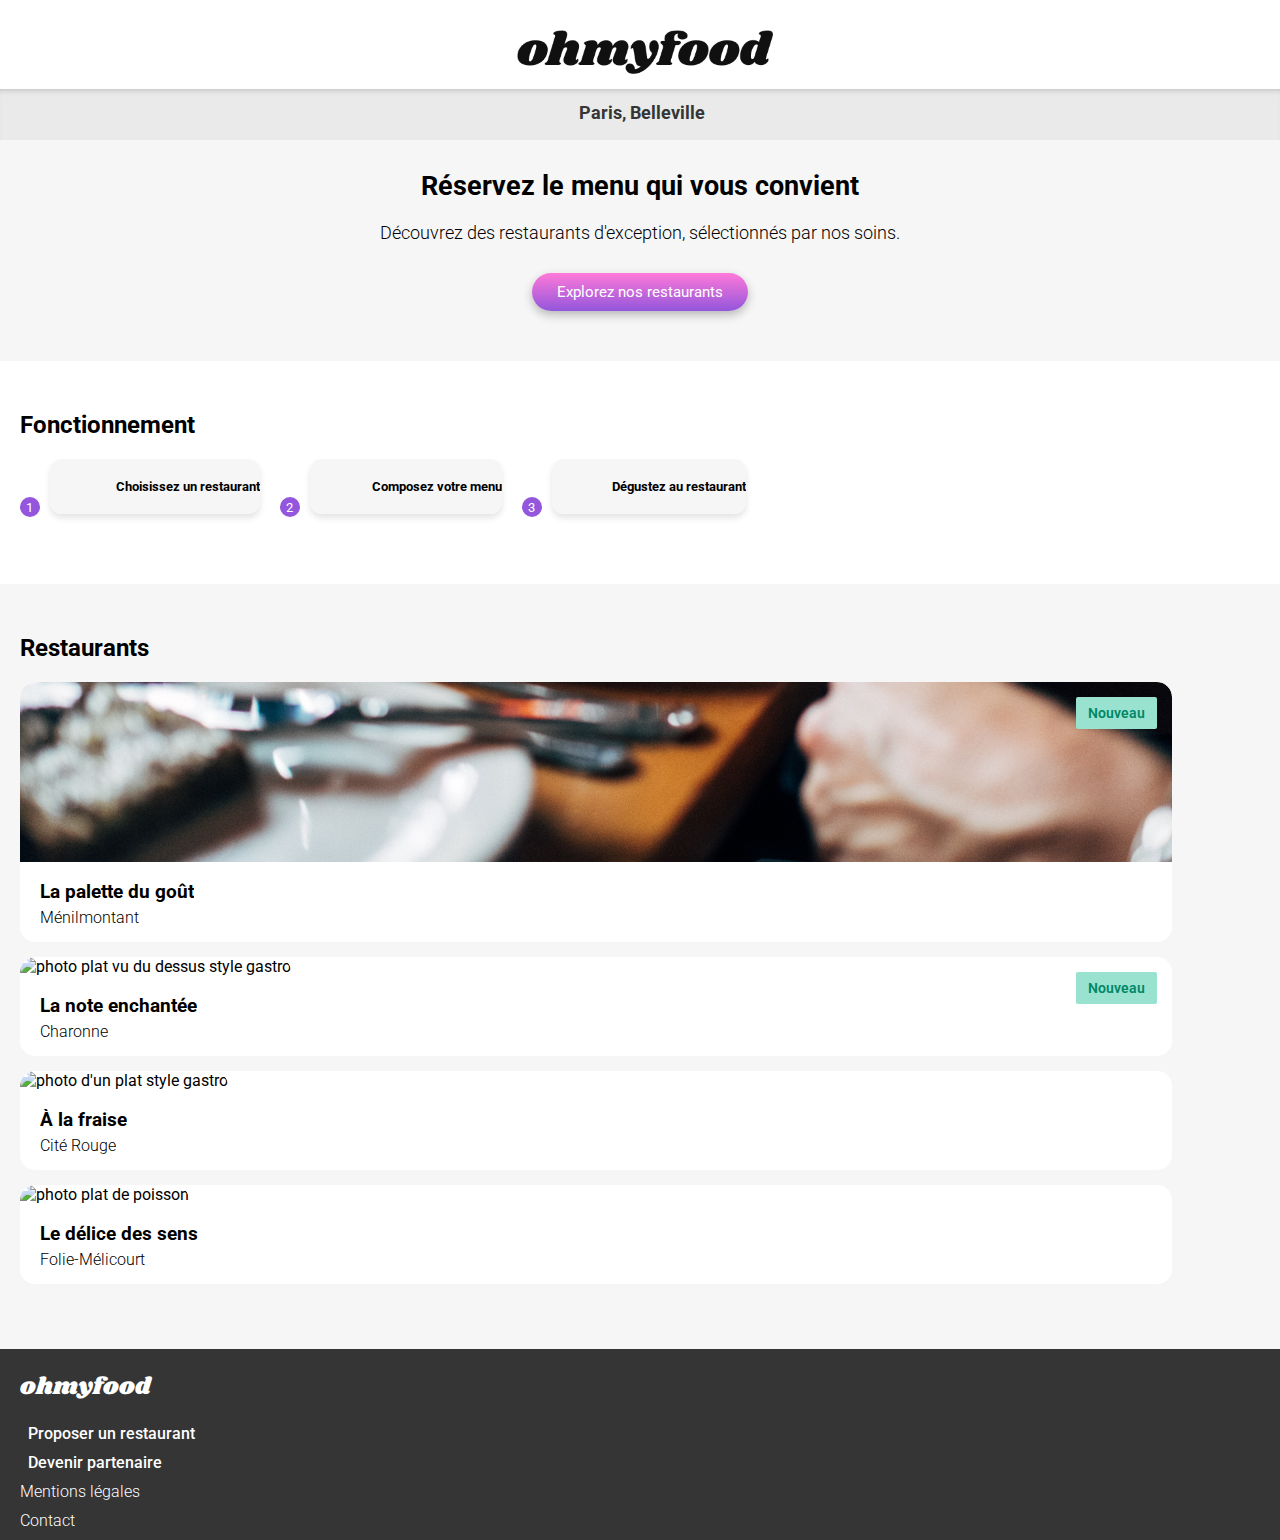
==== index.html @ 4c07662f "test img" ====
<!DOCTYPE html>
<html lang="fr">
  <head>
    <meta charset="UTF-8" />
    <meta name="viewport" content="width=device-width, initial-scale=1.0" />
    <title>Page Web OhMyFood</title>
    <link rel="stylesheet" href="Assets/main.css" />
    <link rel="preconnect" href="https://fonts.googleapis.com" />
    <link rel="preconnect" href="https://fonts.gstatic.com" crossorigin />
    <link
      href="https://fonts.googleapis.com/css2?family=Shrikhand&display=swap"
      rel="stylesheet"
    />
    <link
      href="https://fonts.googleapis.com/css2?family=Roboto:wght@100;300;400&display=swap"
      rel="stylesheet"
    />
    <link
      rel="stylesheet"
      href="https://cdnjs.cloudflare.com/ajax/libs/font-awesome/6.2.1/css/all.min.css"
      integrity="sha512-MV7K8+y+gLIBoVD59lQIYicR65iaqukzvf/nwasF0nqhPay5w/9lJmVM2hMDcnK1OnMGCdVK+iQrJ7lzPJQd1w=="
      crossorigin="anonymous"
      referrerpolicy="no-referrer"
    />
  </head>
  <body>
    <div class="main-container">
      <header>
        <nav>
          <a></a>
          <img src="./Assets/Images/logo/ohmyfood.png" alt="logo oh my food" />
        </nav>
        <form method="get" action="#">
          <div class="search-bar">
            <i class="fa-solid fa-location-dot"></i>
            <input
              type="search"
              name="ville,quartier"
              id="ville,quartier"
              placeholder="Paris, Belleville"
            />
          </div>
        </form>
      </header>
      <main>
        <section>
          <div class="explo-box">
            <h1>Réservez le menu qui vous convient</h1>
            <p>
              Découvrez des restaurants d'exception, sélectionnés par nos soins.
            </p>
            <button
              class="explo-btn"
              onclick="window.location.href='#restaurants';"
            >
              Explorez nos restaurants
            </button>
          </div>
          <div class="main-rulesbox">
            <h2>Fonctionnement</h2>
            <div class="rules-box">
              <p class="liste">1</p>
              <div class="box">
                <i class="fa-solid fa-mobile-screen"></i>
                <p>Choisissez un restaurant</p>
              </div>
              <p class="liste">2</p>
              <div class="box">
                <i class="fa-solid fa-list"></i>
                <p>Composez votre menu</p>
              </div>
              <p class="liste">3</p>
              <div class="box">
                <i class="fa-solid fa-store"></i>
                <p>Dégustez au restaurant</p>
              </div>
            </div>
          </div>
        </section>
        <section class="restaurants" id="restaurants">
          <h2>Restaurants</h2>
          <div class="restaurants-cards">
            <a href="Restaurants/palette.html">
              <article class="new">
                <img
                  src="./Assets/Images/restaurants/jay-wennington-N_Y88TWmGwA-unsplash.jpg"
                  alt="photo table de restaurant style gastro"
                />
                <div class="new-box">Nouveau</div>
                <div class="card-content">
                  <div class="card_txt">
                    <h3>La palette du goût</h3>
                    <p>Ménilmontant</p>
                  </div>
                </div>
              </article>
            </a>
            <i class="fa-sharp fa-regular fa-heart"></i>
            <a href="Restaurants/enchantee.html">
              <article class="new">
                <img
                  src="/Assets/images/restaurants/stil-u2Lp8tXIcjw-unsplash.jpg"
                  alt="photo plat vu du dessus style gastro"
                  id="enchantee"
                />
                <div class="new-box">Nouveau</div>
                <div class="card-content">
                  <div class="card_txt">
                    <h3>La note enchantée</h3>
                    <p>Charonne</p>
                  </div>
                </div>
              </article>
            </a>
            <i class="fa-sharp fa-regular fa-heart"></i>
            <a href="Restaurants/fraise.html">
              <article>
                <img
                  src="/Assets/images/restaurants/toa-heftiba-DQKerTsQwi0-unsplash.jpg"
                  alt="photo d'un plat style gastro"
                />
                <div class="card-content">
                  <div class="card_txt">
                    <h3>À la fraise</h3>
                    <p>Cité Rouge</p>
                  </div>
                </div>
              </article>
            </a>
            <i class="fa-sharp fa-regular fa-heart"></i>
            <a href="Restaurants/delice.html">
              <article>
                <img
                  src="/Assets/images/restaurants/louis-hansel-shotsoflouis-qNBGVyOCY8Q-unsplash.jpg"
                  alt="photo plat de poisson"
                />
                <div class="card-content">
                  <div class="card_txt">
                    <h3>Le délice des sens</h3>
                    <p>Folie-Mélicourt</p>
                  </div>
                </div>
              </article>
            </a>
            <i class="fa-sharp fa-regular fa-heart"></i>
          </div>
        </section>
      </main>
      <footer>
        <div class="footer-bar">
          <h2 class="logo-title">ohmyfood</h2>
          <div class="footer-box">
            <div class="footer-icons">
              <p><i class="fa-solid fa-utensils"></i>Proposer un restaurant</p>
              <p>
                <i class="fa-solid fa-handshake-angle"></i>Devenir partenaire
              </p>
            </div>
            <div class="footer-txt">
              <p>Mentions légales</p>
              <p><a href="mailto:ohmyfood-contact@gmail.com">Contact</a></p>
            </div>
          </div>
        </div>
      </footer>
    </div>
  </body>
</html>
---- Assets/main.css ----
.main-restaurant {
  display: flex;
  justify-content: center;
  align-items: center;
  flex-direction: column;
  background: #EAEAEA;
}
.main-restaurant img {
  margin-top: 13px;
  width: 100%;
  transform: scale(1.1);
}

.restaurants-menu {
  display: flex;
  align-items: baseline;
  background: #EAEAEA;
  width: 100%;
  position: relative;
  margin-top: -55px;
  border-top-left-radius: 40px;
  border-top-right-radius: 40px;
}
.restaurants-menu h1 {
  font-family: "Shrikhand", cursive;
  padding-top: 30px;
  padding-left: 20px;
  font-size: 28px;
}
.restaurants-menu i {
  font-size: xx-large;
  padding-left: 40px;
}
.restaurants-menu i:hover {
  background: linear-gradient(#9356DC, #ff79d9);
  background-clip: text;
  -webkit-background-clip: text;
  color: transparent;
}

.menu-content {
  background: #EAEAEA;
  display: flex;
  flex-direction: column;
  margin-top: 20px;
  width: 90%;
  gap: 10px;
  margin-bottom: 40px;
}
.menu-content h2 {
  font-weight: 300;
  margin-bottom: 5px;
  position: relative;
  padding-bottom: 8px;
}
.menu-content h2::after {
  content: "";
  width: 17%;
  height: 3px;
  position: absolute;
  left: 0;
  bottom: 0;
  background-color: #99E2D0;
}
.menu-content .menu-txt {
  display: flex;
  flex-direction: column;
  gap: 10px;
}

.card-menu {
  background: white;
  padding-top: 15px;
  padding-bottom: 15px;
  padding-left: 10px;
  padding-right: 10px;
  border-top-right-radius: 10px;
  border-top-left-radius: 10px;
  border-bottom-right-radius: 10px;
  border-bottom-left-radius: 10px;
}
.card-menu h3 {
  margin-bottom: 5px;
}
.card-menu p {
  font-weight: 300;
}
.card-menu .menu-price {
  display: flex;
  justify-content: end;
  margin-top: -20px;
  color: #353535;
  font-weight: bold;
}

.command {
  display: flex;
  justify-content: center;
  align-items: center;
  transform: scale(1.5);
}

* {
  font-family: "Roboto", sans-serif;
  margin: 0;
  overflow-x: hidden;
}

nav {
  display: flex;
  justify-content: center;
  align-items: center;
}
nav img {
  display: block;
  width: 50%;
  padding-top: 30px;
  margin-left: auto;
  margin-right: auto;
  margin-bottom: 15px;
}
nav a {
  text-decoration: none;
  color: black;
  margin-left: 10.5px;
}
nav a .fa-arrow-left {
  font-size: large;
  position: absolute;
  top: 4%;
  left: 1.5em;
}

.search-bar {
  display: flex;
  justify-content: center;
  align-items: center;
  padding-left: 40px;
  padding-top: 10px;
  padding-bottom: 10px;
  background-color: #EAEAEA;
  gap: 15px;
  box-shadow: inset 0 5px 9px -7px rgba(0, 0, 0, 0.4);
}

.fa-location-dot {
  color: #353535;
}

input {
  outline: none;
  border: none;
  background: #EAEAEA;
  padding: 8px;
}
input::placeholder {
  font-weight: bold;
  font-size: large;
  color: #353535;
}

footer {
  margin: 0;
  background: #353535;
  color: white;
  padding-left: 20px;
  padding-top: 20px;
}
footer .footer-bar {
  display: flex;
  flex-direction: column;
}
footer .footer-bar .logo-title {
  font-family: "Shrikhand", cursive;
  font-weight: 300;
}
footer a {
  text-decoration: none;
  color: white;
}

.footer-box {
  margin-top: 20px;
}
.footer-box p {
  margin-bottom: 10px;
}

.footer-icons {
  font-weight: 500;
  display: flex;
  flex-direction: column;
}
.footer-icons p {
  display: flex;
  text-align: end;
}
.footer-icons i {
  padding-right: 8px;
}

.fa-handshake-angle {
  font-size: 70%;
  margin-top: 3px;
  transform: scale(1.2);
}

.footer-txt {
  font-weight: 300;
}

.explo-btn {
  background: linear-gradient(#ff79d9, #9356DC);
  border-radius: 25px;
  padding-top: 10px;
  padding-bottom: 10px;
  padding-left: 25px;
  padding-right: 25px;
  color: white;
  font-size: 15px;
  border: none;
  box-shadow: 0px 4px 10px rgba(0, 0, 0, 0.25);
  margin-top: 30px;
  margin-bottom: 50px;
}
.explo-btn:hover {
  background: linear-gradient(#ff91e0, #9a65da);
}

.restaurants {
  padding-top: 50px;
  padding-bottom: 50px;
  margin-top: 50px;
  background-color: rgba(246, 246, 246, 0.9647058824);
}
.restaurants h2 {
  margin-left: 20px;
  margin-bottom: 20px;
}

.restaurants-cards {
  display: flex;
  flex-direction: column;
  box-sizing: content-box;
  width: 100%;
  justify-content: center;
  margin-left: 20px;
}
.restaurants-cards a {
  width: 90%;
  background: white;
  justify-content: space-between;
  margin-bottom: 15px;
  border-radius: 15px;
  text-decoration: none;
  color: black;
}
.restaurants-cards a img {
  object-fit: cover;
  object-position: bottom;
  width: 100%;
  height: 180px;
  border-top-right-radius: 15px;
  border-top-left-radius: 15px;
}
.restaurants-cards a #enchantee {
  object-position: 0px -158px;
}
.restaurants-cards i {
  font-size: x-large;
  position: relative;
  left: 300px;
  bottom: 70px;
}
.restaurants-cards i:hover {
  background: linear-gradient(#9356DC, #ff79d9);
  background-clip: text;
  -webkit-background-clip: text;
  color: transparent;
}

.new {
  position: relative;
}
.new .new-box {
  position: absolute;
  font-weight: 600;
  font-size: 14px;
  top: 15px;
  right: 15px;
  background: #99E2D0;
  color: #008766;
  padding-top: 8px;
  padding-bottom: 8px;
  padding-left: 12px;
  padding-right: 12px;
  border-top-right-radius: 2px;
  border-top-left-radius: 2px;
  border-bottom-right-radius: 2px;
  border-bottom-left-radius: 2px;
}

.card-content {
  display: flex;
  margin-left: 20px;
  padding-top: 15px;
  padding-bottom: 15px;
  align-items: center;
  justify-content: space-between;
}
.card-content h3 {
  margin-bottom: 5px;
}
.card-content p {
  font-weight: 300;
}

/*Exploration*/
.explo-box {
  background-color: rgba(246, 246, 246, 0.9647058824);
  display: flex;
  justify-content: center;
  align-items: center;
  flex-direction: column;
  padding-top: 30px;
}
.explo-box h1 {
  text-align: center;
  font-size: 1.7em;
  margin-left: 55px;
  margin-right: 55px;
}
.explo-box p {
  margin-top: 20px;
  text-align: center;
  font-size: large;
  font-weight: 300;
}

/*Fonctionnement*/
.main-rulesbox {
  display: flex;
  flex-direction: column;
  margin-top: 50px;
}
.main-rulesbox h2 {
  margin-left: 20px;
  margin-bottom: 20px;
}
.main-rulesbox .rules-box {
  width: 93%;
  display: flex;
  flex-direction: column;
}
.main-rulesbox .rules-box .liste {
  position: relative;
  top: 38px;
  left: 20px;
  box-sizing: border-box;
  width: 20px;
  height: 20px;
  background-color: #9356DC;
  padding-left: 6px;
  padding-top: 3px;
  border-radius: 100%;
  color: white;
  font-size: 13px;
}

.box {
  display: flex;
  align-items: baseline;
  gap: 30px;
  background-color: rgba(246, 246, 246, 0.9647058824);
  margin-bottom: 20px;
  margin-left: 30px;
  padding-top: 20px;
  padding-bottom: 20px;
  border-top-right-radius: 12px;
  border-top-left-radius: 12px;
  border-bottom-right-radius: 12px;
  border-bottom-left-radius: 12px;
  box-shadow: 0px 4px 6px rgba(0, 0, 0, 0.11);
}
.box i {
  padding-left: 30px;
  color: #7e7e7e;
}
.box p {
  font-size: small;
  font-weight: bold;
}
.box .fa-mobile-screen {
  padding-right: 6px;
}
.box .fa-list {
  padding-right: 2px;
}
.box:hover {
  color: #9356DC;
}
.box:hover i {
  color: #9356DC;
}

/* Media queries tablette*/
@media (min-width: 768px) {
  nav img {
    width: 20%;
  }
  .main-rulesbox {
    width: 100%;
  }
  .main-rulesbox .rules-box {
    flex-direction: row;
  }
}

/*# sourceMappingURL=main.css.map */
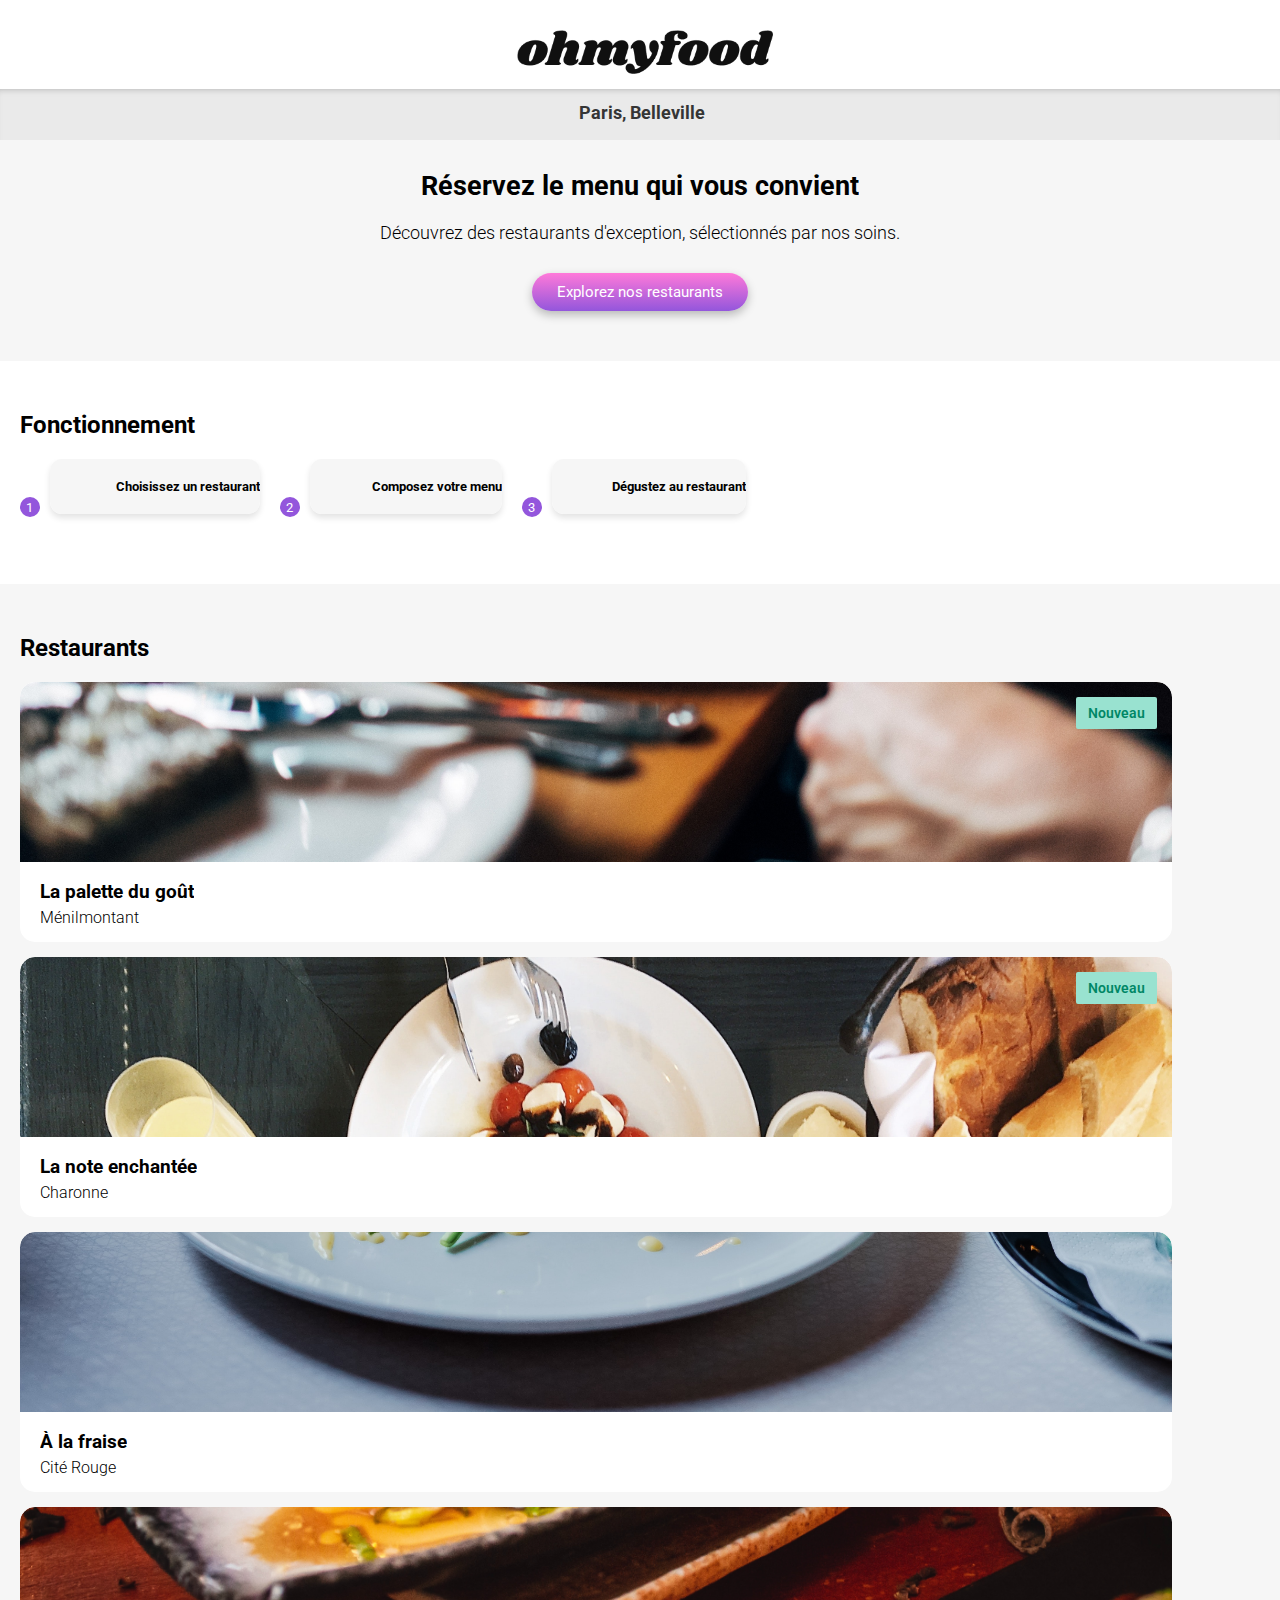
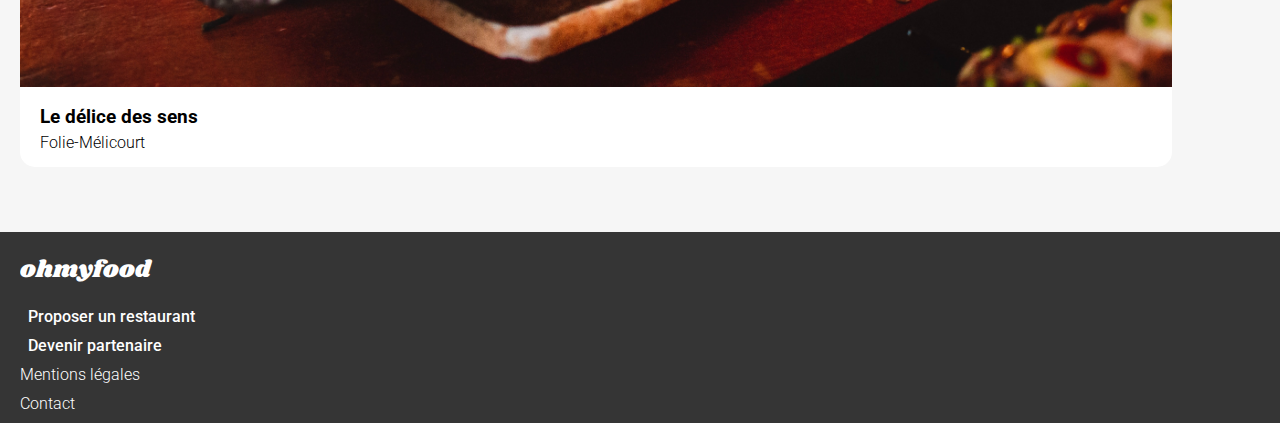
==== commit 0ca21cde: "final fix img" ====
--- a/index.html
+++ b/index.html
@@ -99,7 +99,7 @@
             <a href="Restaurants/enchantee.html">
               <article class="new">
                 <img
-                  src="/Assets/images/restaurants/stil-u2Lp8tXIcjw-unsplash.jpg"
+                  src="./Assets/Images/restaurants/stil-u2Lp8tXIcjw-unsplash.jpg"
                   alt="photo plat vu du dessus style gastro"
                   id="enchantee"
                 />
@@ -116,7 +116,7 @@
             <a href="Restaurants/fraise.html">
               <article>
                 <img
-                  src="/Assets/images/restaurants/toa-heftiba-DQKerTsQwi0-unsplash.jpg"
+                  src="./Assets/Images/restaurants/toa-heftiba-DQKerTsQwi0-unsplash.jpg"
                   alt="photo d'un plat style gastro"
                 />
                 <div class="card-content">
@@ -131,7 +131,7 @@
             <a href="Restaurants/delice.html">
               <article>
                 <img
-                  src="/Assets/images/restaurants/louis-hansel-shotsoflouis-qNBGVyOCY8Q-unsplash.jpg"
+                  src="./Assets/Images/restaurants/louis-hansel-shotsoflouis-qNBGVyOCY8Q-unsplash.jpg"
                   alt="photo plat de poisson"
                 />
                 <div class="card-content">
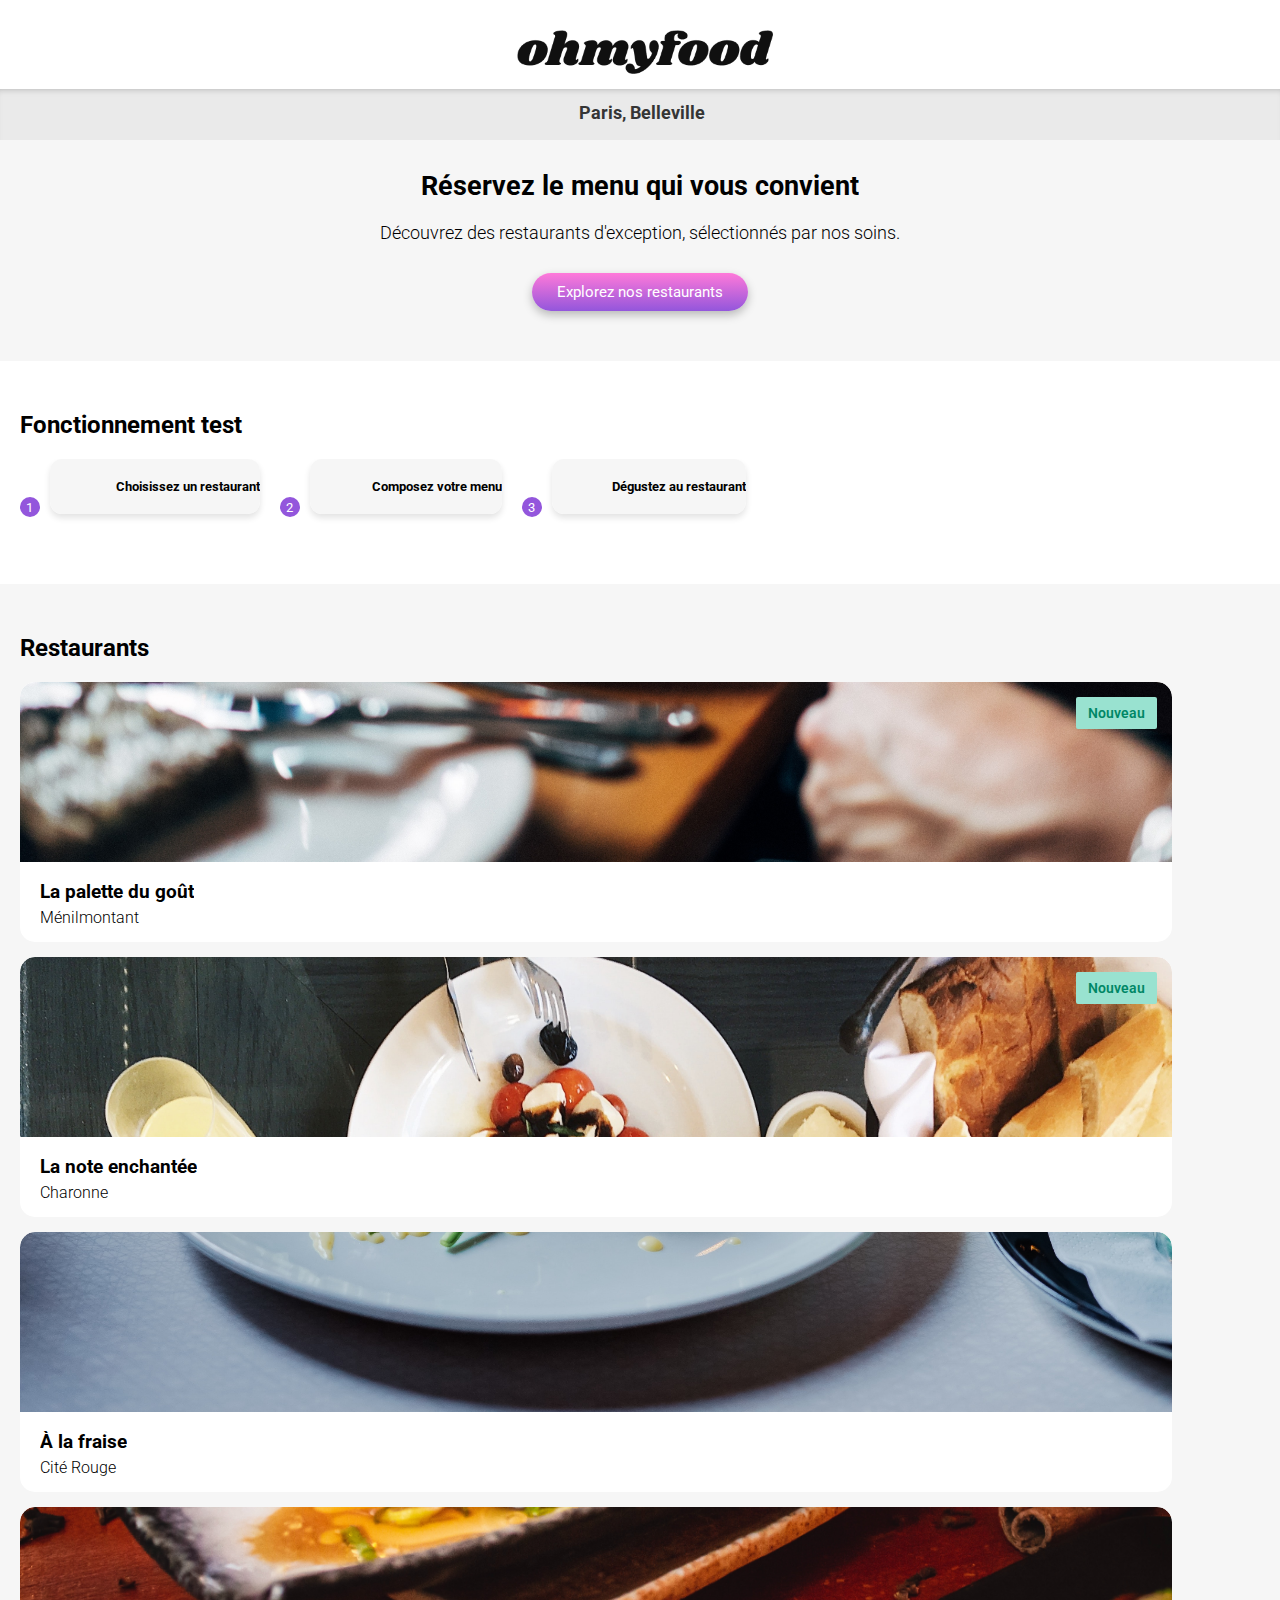
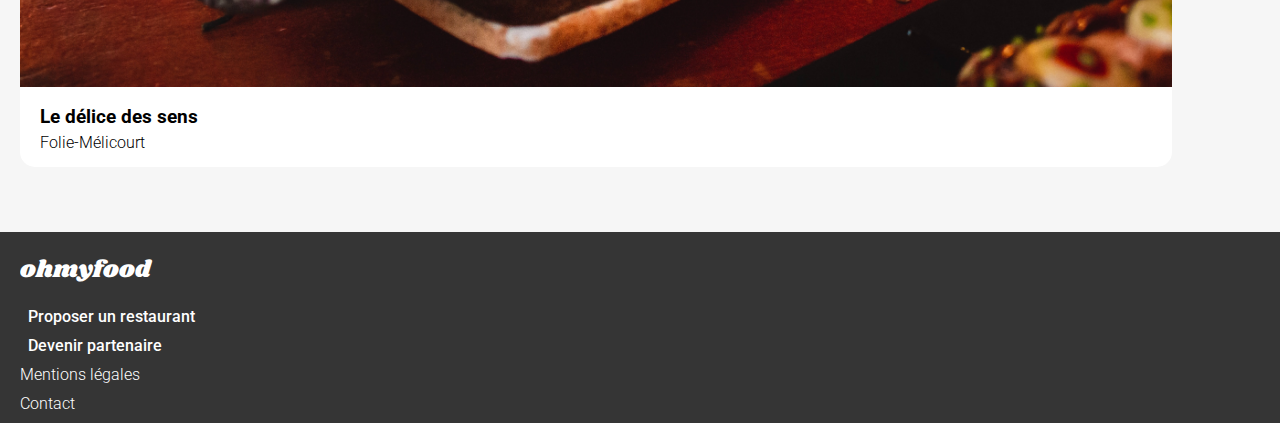
==== commit 29cc3ab9: "fix img" ====
--- a/index.html
+++ b/index.html
@@ -57,7 +57,7 @@
             </button>
           </div>
           <div class="main-rulesbox">
-            <h2>Fonctionnement</h2>
+            <h2>Fonctionnement test</h2>
             <div class="rules-box">
               <p class="liste">1</p>
               <div class="box">
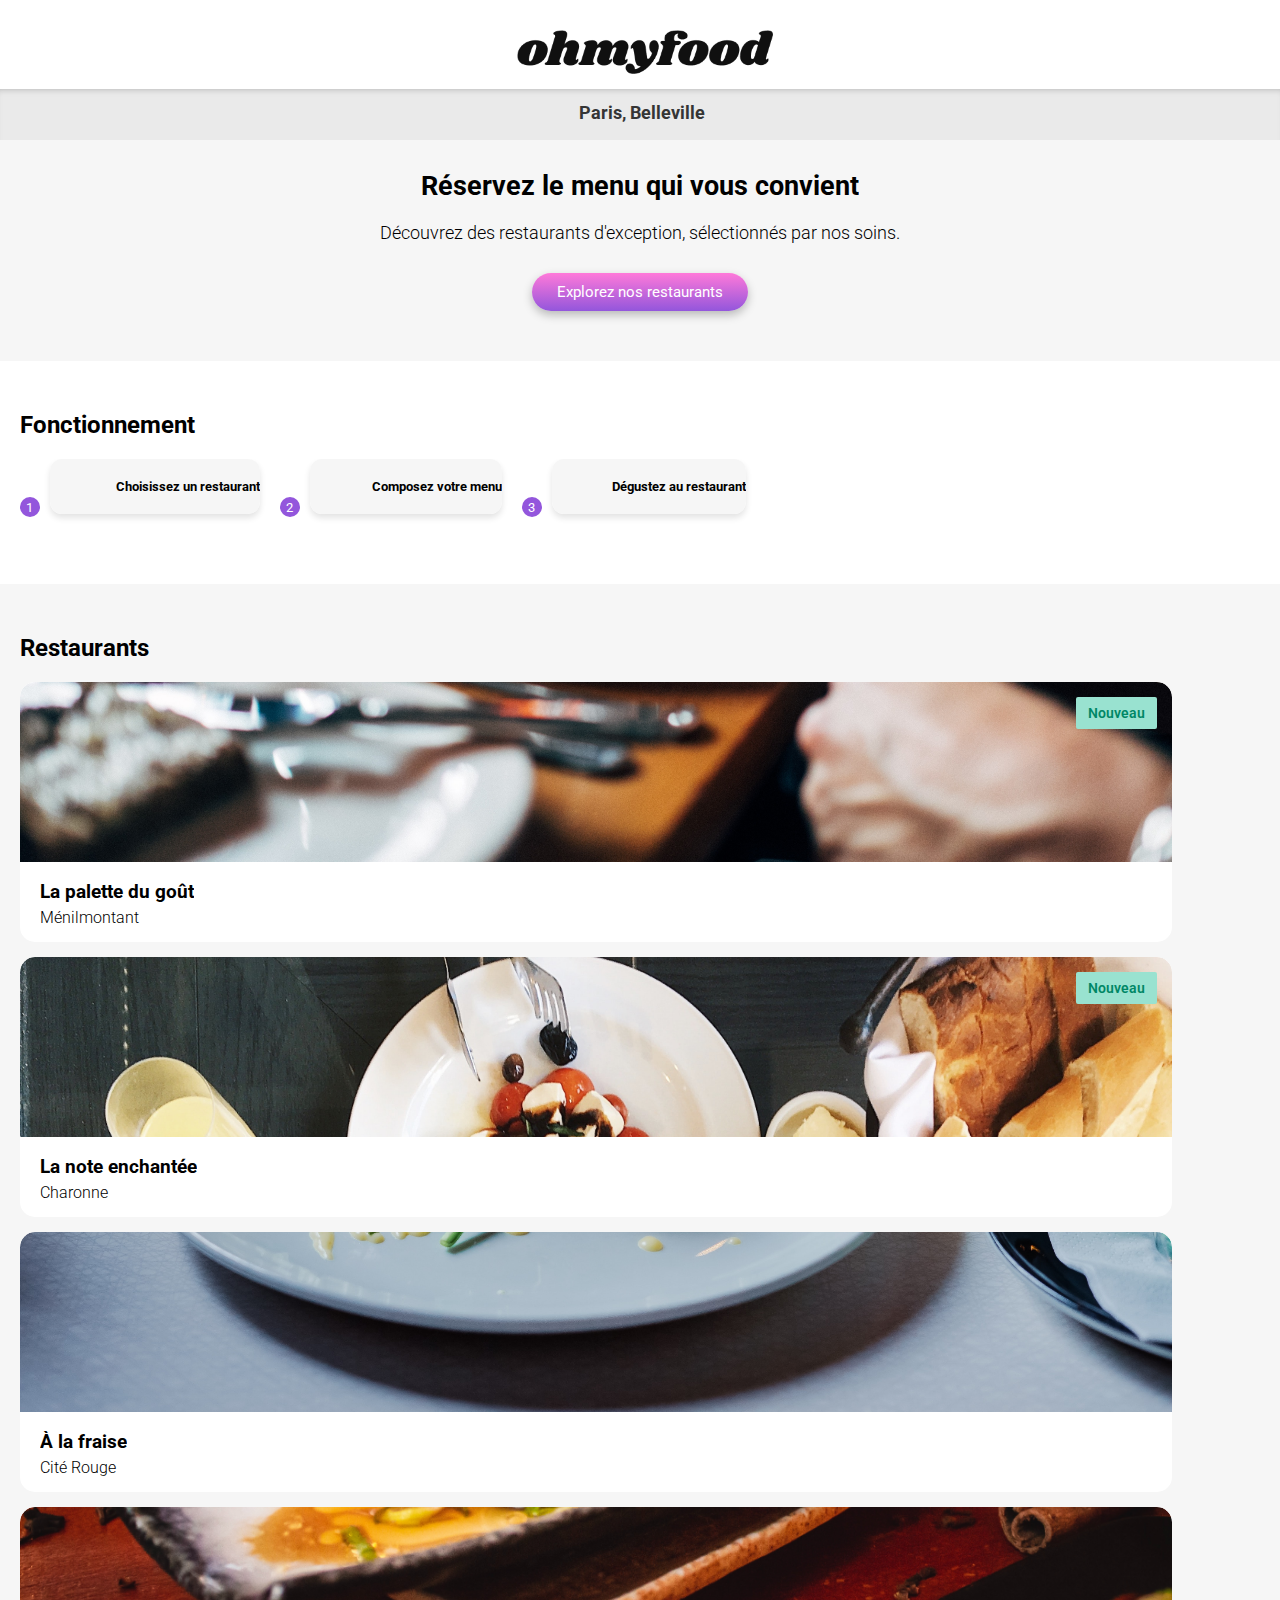
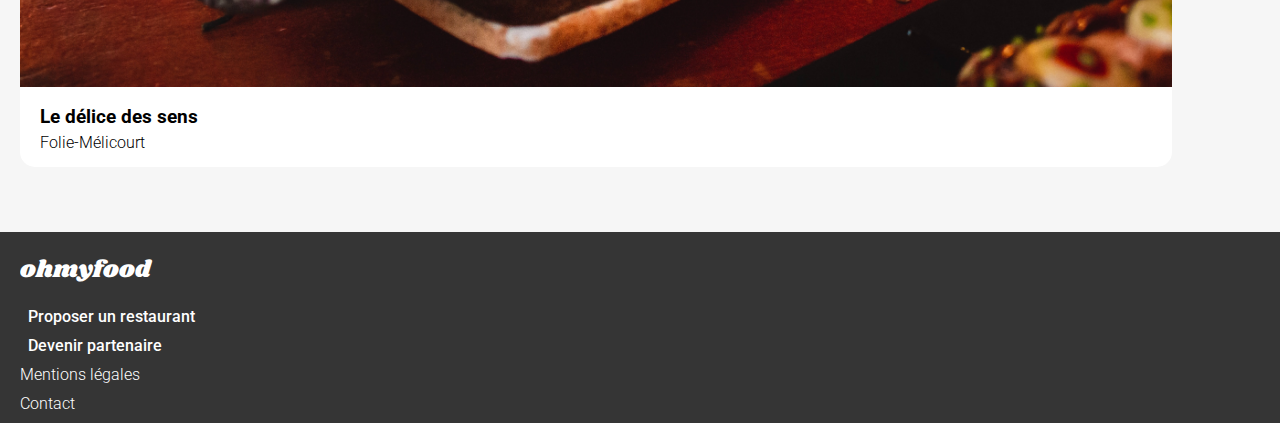
==== commit fec600e2: "FIX palette" ====
--- a/index.html
+++ b/index.html
@@ -57,7 +57,7 @@
             </button>
           </div>
           <div class="main-rulesbox">
-            <h2>Fonctionnement test</h2>
+            <h2>Fonctionnement</h2>
             <div class="rules-box">
               <p class="liste">1</p>
               <div class="box">
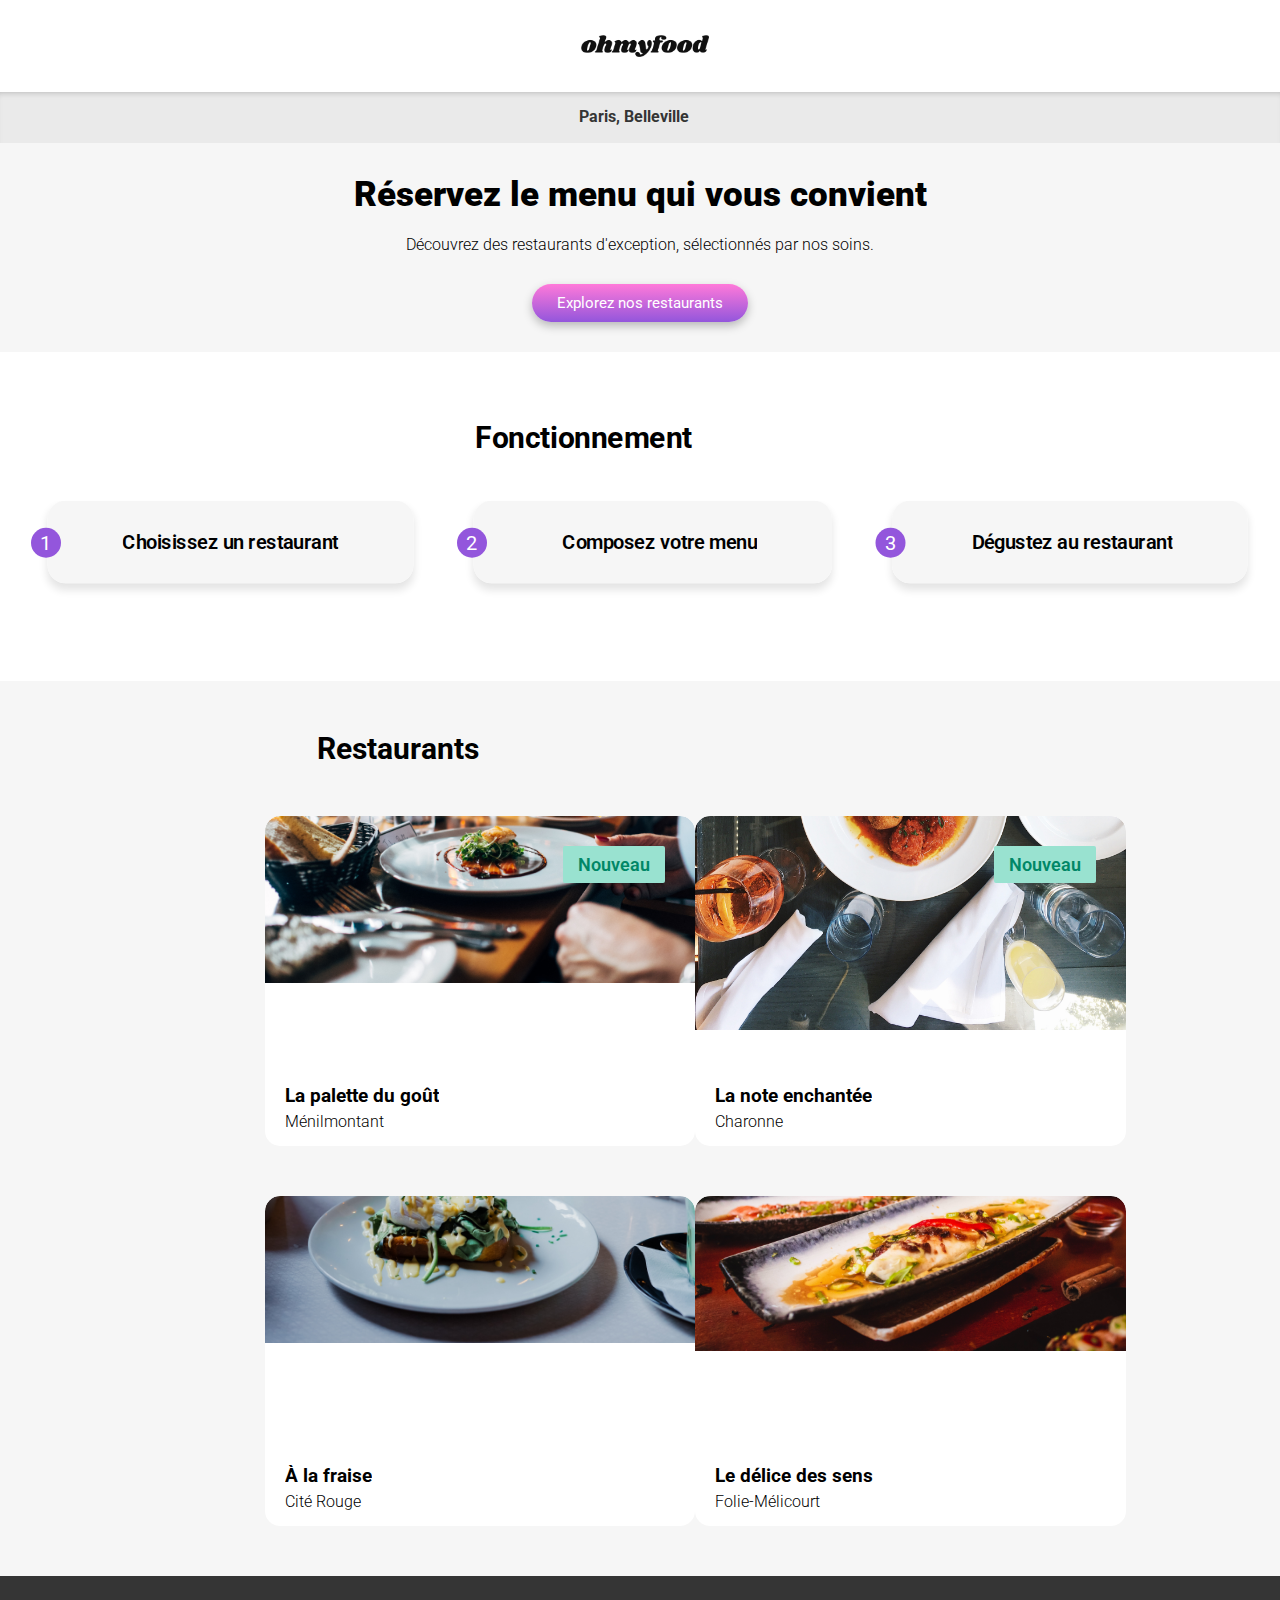
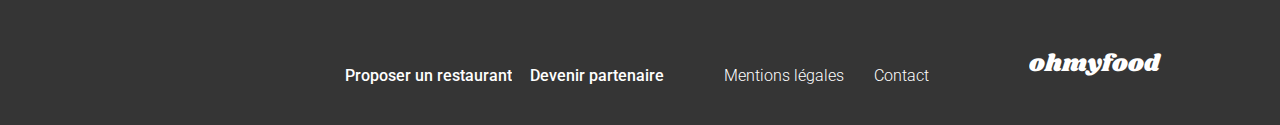
==== commit da6cb3c6: "fix queries" ====
--- a/index.html
+++ b/index.html
@@ -12,7 +12,7 @@
       rel="stylesheet"
     />
     <link
-      href="https://fonts.googleapis.com/css2?family=Roboto:wght@100;300;400&display=swap"
+      href="https://fonts.googleapis.com/css2?family=Roboto:wght@100;300;400;700;900&display=swap"
       rel="stylesheet"
     />
     <link
@@ -118,6 +118,7 @@
                 <img
                   src="./Assets/Images/restaurants/toa-heftiba-DQKerTsQwi0-unsplash.jpg"
                   alt="photo d'un plat style gastro"
+                  id="fraise"
                 />
                 <div class="card-content">
                   <div class="card_txt">
@@ -133,6 +134,7 @@
                 <img
                   src="./Assets/Images/restaurants/louis-hansel-shotsoflouis-qNBGVyOCY8Q-unsplash.jpg"
                   alt="photo plat de poisson"
+                  id="delice"
                 />
                 <div class="card-content">
                   <div class="card_txt">
--- a/Assets/main.css
+++ b/Assets/main.css
@@ -104,6 +104,11 @@
   font-family: "Roboto", sans-serif;
   margin: 0;
   overflow-x: hidden;
+}
+
+.overflow * {
+  overflow-x: scroll;
+  overflow-y: hidden;
 }
 
 nav {
@@ -405,14 +410,209 @@
 
 /* Media queries tablette*/
 @media (min-width: 768px) {
+  /* Nav*/
   nav img {
     width: 20%;
-  }
+    margin-bottom: 35px;
+    padding-top: 35px;
+  }
+  nav a .fa-arrow-left {
+    top: 3%;
+  }
+  /*Exploration*/
+  .explo-box h1 {
+    font-size: 2.2em;
+    font-weight: 900;
+  }
+  .explo-box p {
+    font-size: medium;
+  }
+  .explo-btn {
+    margin-bottom: 30px;
+  }
+  /*Filtres*/
   .main-rulesbox {
     width: 100%;
   }
+  .main-rulesbox h2 {
+    margin-left: 76px;
+  }
   .main-rulesbox .rules-box {
+    width: 100%;
     flex-direction: row;
+    margin-left: 55px;
+    gap: 10px;
+  }
+  .main-rulesbox .rules-box .box {
+    padding-right: 50px;
+    margin-left: 0;
+    gap: 20px;
+  }
+  .main-rulesbox .rules-box .liste {
+    top: 18px;
+    left: 19px;
+  }
+  .main-rulesbox .rules-box .fa-mobile-screen {
+    padding-right: 0;
+  }
+  .main-rulesbox .rules-box .fa-list {
+    padding-right: 9.5px;
+  }
+  .main-rulesbox .rules-box .fa-store {
+    padding-right: 3px;
+  }
+  /*Cards*/
+  .restaurants h2 {
+    margin-left: 76px;
+  }
+  .restaurants-cards {
+    margin-left: 76px;
+    width: 93.5%;
+  }
+  .restaurants-cards a img {
+    object-position: center;
+    height: 260px;
+  }
+  .restaurants-cards a #enchantee {
+    object-position: 0px -455px;
+  }
+  .restaurants-cards a #fraise {
+    object-position: 0px -230px;
+  }
+  .restaurants-cards a #delice {
+    object-position: 0px -260px;
+  }
+  .restaurants-cards i {
+    left: 800px;
+    font-size: xx-large;
+  }
+  /*Pages restaurants*/
+  .restaurants-menu {
+    justify-content: center;
+  }
+  .menu-content {
+    width: 80%;
+  }
+  .menu-content h2::after {
+    width: 7.2%;
+  }
+}
+/*Media Queries Desktop */
+@media (min-width: 1280px) {
+  /* Nav*/
+  nav img {
+    width: 10%;
+    margin-bottom: 35px;
+    padding-top: 35px;
+  }
+  nav a .fa-arrow-left {
+    top: 4%;
+  }
+  input::placeholder {
+    font-size: 16px;
+  }
+  /*Filtres*/
+  .main-rulesbox {
+    transform: scale(1.5);
+    margin-bottom: 50px;
+    margin-top: 100px;
+  }
+  .main-rulesbox h2 {
+    margin-left: 530px;
+    font-size: 20px;
+    margin-bottom: 30px;
+  }
+  .main-rulesbox .rules-box {
+    gap: 10px;
+    justify-content: center;
+    margin-left: -10px;
+  }
+  .main-rulesbox .rules-box .box p {
+    font-size: small;
+    font-weight: 600;
+  }
+  /*Cards*/
+  .restaurants {
+    padding-bottom: 0;
+  }
+  .restaurants h2 {
+    margin-left: 317px;
+    font-size: 30px;
+    margin-bottom: 50px;
+  }
+  .restaurants-cards {
+    flex-direction: row;
+    flex-wrap: wrap;
+    margin-left: 97px;
+    overflow-y: hidden;
+  }
+  .restaurants-cards a {
+    margin-bottom: 50px;
+    width: 36%;
+  }
+  .restaurants-cards a img {
+    object-position: 0px -120px;
+    height: 250px;
+  }
+  .restaurants-cards a #enchantee {
+    object-position: 0px -325px;
+  }
+  .restaurants-cards a #fraise {
+    object-position: 0px -140px;
+  }
+  .restaurants-cards a #delice {
+    object-position: 0px -140px;
+  }
+  .restaurants-cards i {
+    left: -60px;
+    bottom: -275px;
+  }
+  .new .new-box {
+    font-size: 18px;
+    top: 30px;
+    right: 30px;
+    padding-left: 15px;
+    padding-right: 15px;
+  }
+  /*Footer*/
+  footer {
+    padding-top: 0;
+  }
+  footer .footer-bar {
+    flex-direction: row-reverse;
+    gap: 50px;
+    margin-top: 70px;
+    margin-bottom: 30px;
+    margin-right: 115px;
+  }
+  footer .footer-bar .logo-title {
+    font-weight: 300;
+    font-size: x-large;
+    padding-right: 5px;
+  }
+  footer .footer-bar .footer-box {
+    display: flex;
+    flex-direction: row;
+    gap: 60px;
+    padding-right: 50px;
+  }
+  footer .footer-bar .footer-icons {
+    flex-direction: row;
+    gap: 10px;
+  }
+  footer .footer-bar .footer-txt {
+    display: flex;
+    gap: 30px;
+  }
+  /*Pages restaurants*/
+  .restaurants-menu {
+    justify-content: center;
+  }
+  .menu-content {
+    width: 80%;
+  }
+  .menu-content h2::after {
+    width: 7.2%;
   }
 }
 
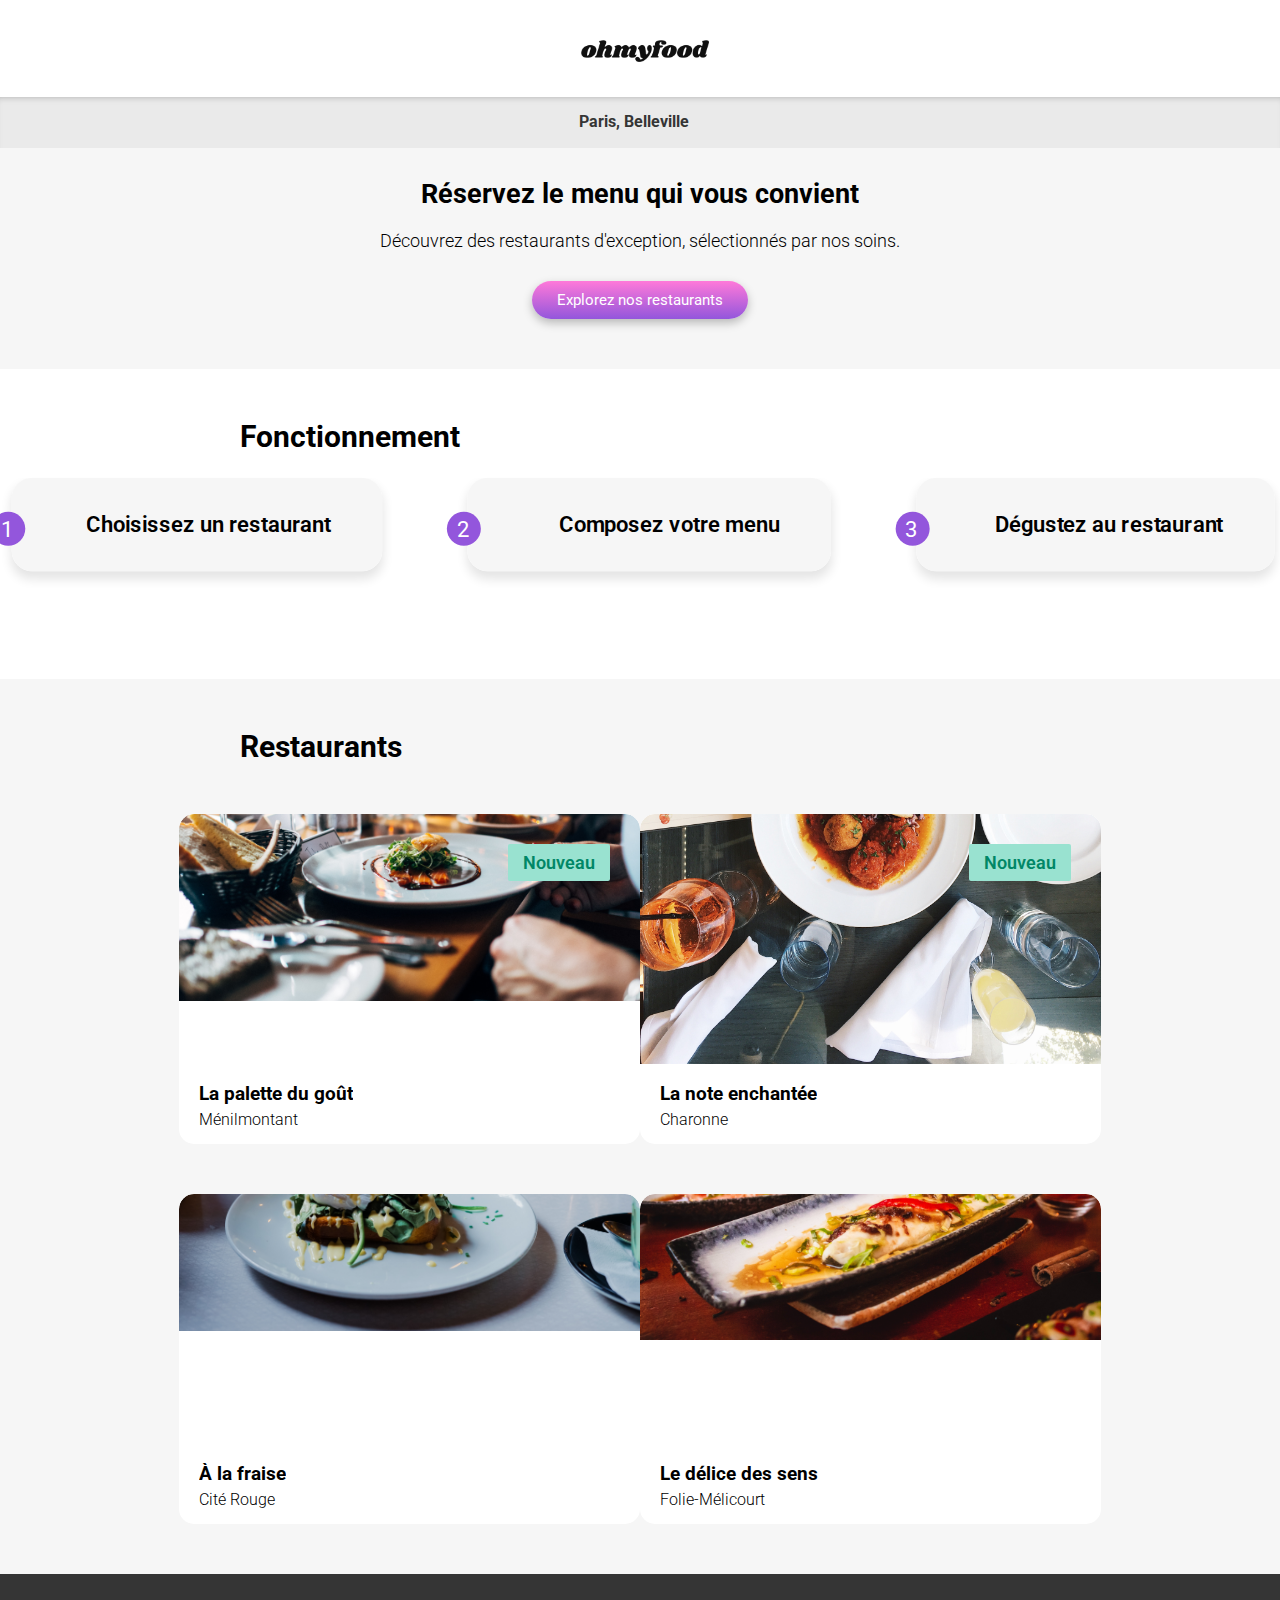
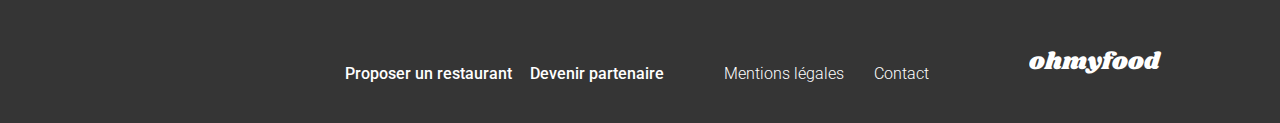
==== commit 9978b8cc: "fix fill-heart" ====
--- a/index.html
+++ b/index.html
@@ -95,7 +95,7 @@
                 </div>
               </article>
             </a>
-            <i class="fa-sharp fa-regular fa-heart"></i>
+            <i class="heart fa-sharp fa-regular fa-heart"></i>
             <a href="Restaurants/enchantee.html">
               <article class="new">
                 <img
@@ -112,7 +112,7 @@
                 </div>
               </article>
             </a>
-            <i class="fa-sharp fa-regular fa-heart"></i>
+            <i class="heart fa-sharp fa-regular fa-heart"></i>
             <a href="Restaurants/fraise.html">
               <article>
                 <img
@@ -128,7 +128,7 @@
                 </div>
               </article>
             </a>
-            <i class="fa-sharp fa-regular fa-heart"></i>
+            <i class="heart fa-sharp fa-regular fa-heart"></i>
             <a href="Restaurants/delice.html">
               <article>
                 <img
@@ -144,7 +144,7 @@
                 </div>
               </article>
             </a>
-            <i class="fa-sharp fa-regular fa-heart"></i>
+            <i class="heart fa-sharp fa-regular fa-heart"></i>
           </div>
         </section>
       </main>
--- a/Assets/main.css
+++ b/Assets/main.css
@@ -27,13 +27,14 @@
   padding-left: 20px;
   font-size: 28px;
 }
-.restaurants-menu i {
+.restaurants-menu .heart {
   font-size: xx-large;
   padding-left: 40px;
 }
-.restaurants-menu i:hover {
+.restaurants-menu .heart:hover {
   background: linear-gradient(#9356DC, #ff79d9);
   background-clip: text;
+  font-weight: bold;
   -webkit-background-clip: text;
   color: transparent;
 }
@@ -107,7 +108,6 @@
 }
 
 .overflow * {
-  overflow-x: scroll;
   overflow-y: hidden;
 }
 
@@ -197,6 +197,7 @@
   flex-direction: column;
 }
 .footer-icons p {
+  overflow: visible;
   display: flex;
   text-align: end;
 }
@@ -230,6 +231,7 @@
 }
 .explo-btn:hover {
   background: linear-gradient(#ff91e0, #9a65da);
+  box-shadow: 0px 6px 12px rgba(0, 0, 0, 0.25);
 }
 
 .restaurants {
@@ -271,15 +273,16 @@
 .restaurants-cards a #enchantee {
   object-position: 0px -158px;
 }
-.restaurants-cards i {
+.restaurants-cards .heart {
   font-size: x-large;
   position: relative;
   left: 300px;
   bottom: 70px;
 }
-.restaurants-cards i:hover {
+.restaurants-cards .heart:hover {
   background: linear-gradient(#9356DC, #ff79d9);
   background-clip: text;
+  font-weight: bold;
   -webkit-background-clip: text;
   color: transparent;
 }
@@ -320,6 +323,13 @@
   font-weight: 300;
 }
 
+.fa-heart:hover {
+  color: linear-gradient(#ff79d9, #9356DC);
+  font-weight: bold;
+  cursor: pointer;
+  transition: all 2s linear;
+}
+
 /*Exploration*/
 .explo-box {
   background-color: rgba(246, 246, 246, 0.9647058824);
@@ -409,7 +419,7 @@
 }
 
 /* Media queries tablette*/
-@media (min-width: 768px) {
+@media (min-width: 768px) and (max-width: 1024px) {
   /* Nav*/
   nav img {
     width: 20%;
@@ -482,7 +492,7 @@
   .restaurants-cards a #delice {
     object-position: 0px -260px;
   }
-  .restaurants-cards i {
+  .restaurants-cards .fa-heart {
     left: 800px;
     font-size: xx-large;
   }
@@ -498,52 +508,73 @@
   }
 }
 /*Media Queries Desktop */
-@media (min-width: 1280px) {
+@media (min-width: 1025px) and (max-width: 1920px) {
   /* Nav*/
   nav img {
     width: 10%;
     margin-bottom: 35px;
-    padding-top: 35px;
+    padding-top: 40px;
   }
   nav a .fa-arrow-left {
-    top: 4%;
+    top: 5%;
   }
   input::placeholder {
     font-size: 16px;
   }
+  .explo-box p {
+    margin-bottom: 30px;
+  }
   /*Filtres*/
   .main-rulesbox {
-    transform: scale(1.5);
+    margin-bottom: 40px;
+    margin-top: 50px;
+    overflow-y: hidden;
+  }
+  .main-rulesbox h2 {
+    font-size: 30px;
+    margin-left: 240px;
     margin-bottom: 50px;
-    margin-top: 100px;
-  }
-  .main-rulesbox h2 {
-    margin-left: 530px;
-    font-size: 20px;
-    margin-bottom: 30px;
   }
   .main-rulesbox .rules-box {
-    gap: 10px;
+    transform: scale(1.7);
+    flex-direction: row;
     justify-content: center;
-    margin-left: -10px;
+    margin-left: 5px;
+    margin-bottom: 10px;
   }
   .main-rulesbox .rules-box .box p {
     font-size: small;
     font-weight: 600;
+    padding-right: 30px;
+    margin-left: -10px;
+  }
+  .main-rulesbox .rules-box .box .fa-mobile-screen {
+    padding-left: 24px;
+    padding-right: 0;
+  }
+  .main-rulesbox .rules-box .box .fa-list {
+    margin-right: 2px;
+  }
+  .main-rulesbox .rules-box .box .fa-store {
+    margin-left: -3px;
+  }
+  .main-rulesbox .rules-box .liste {
+    top: 20px;
+    left: 38px;
   }
   /*Cards*/
   .restaurants {
     padding-bottom: 0;
   }
   .restaurants h2 {
-    margin-left: 317px;
+    margin-left: 240px;
     font-size: 30px;
     margin-bottom: 50px;
   }
   .restaurants-cards {
     flex-direction: row;
     flex-wrap: wrap;
-    margin-left: 97px;
+    margin-left: 0;
     overflow-y: hidden;
   }
   .restaurants-cards a {
@@ -558,14 +589,16 @@
     object-position: 0px -325px;
   }
   .restaurants-cards a #fraise {
-    object-position: 0px -140px;
+    object-position: 0px -170px;
   }
   .restaurants-cards a #delice {
-    object-position: 0px -140px;
-  }
-  .restaurants-cards i {
-    left: -60px;
+    object-position: 0px -170px;
+  }
+  .restaurants-cards .heart {
+    font-size: xx-large;
+    left: -62px;
     bottom: -275px;
+    height: 35px;
   }
   .new .new-box {
     font-size: 18px;
@@ -605,14 +638,242 @@
     gap: 30px;
   }
   /*Pages restaurants*/
+  .main-restaurant {
+    background: white;
+  }
+  .main-restaurant .restaurant-img {
+    object-fit: cover;
+    height: 600px;
+  }
+  .main-restaurant .restaurant-img img {
+    transform: scale(1);
+    object-position: 0px -400px;
+  }
   .restaurants-menu {
     justify-content: center;
+    width: 72%;
   }
   .menu-content {
-    width: 80%;
+    margin-top: 0;
+    padding-top: 50px;
+    width: 72%;
+    margin-bottom: 0;
+    padding-bottom: 10px;
+  }
+  .menu-content h2 {
+    margin-left: 310px;
   }
   .menu-content h2::after {
-    width: 7.2%;
+    width: 5.5%;
+  }
+  .menu-content .menu-txt {
+    justify-content: center;
+    margin-left: auto;
+    margin-right: auto;
+    width: 55%;
+  }
+  #bottom {
+    padding-bottom: 180px;
+  }
+  .command {
+    background: #EAEAEA;
+    margin-top: -100px;
+    margin-bottom: 0;
+    margin-right: 14px;
+    margin-left: 14px;
+  }
+  .explo-btn {
+    margin-top: 0;
+  }
+}
+/*For large desktop*/
+@media (min-width: 1921px) {
+  * {
+    overflow-x: hidden;
+  }
+  /* Nav*/
+  nav img {
+    width: 10%;
+    margin-bottom: 35px;
+    padding-top: 40px;
+  }
+  nav a .fa-arrow-left {
+    top: 4%;
+  }
+  input::placeholder {
+    font-size: 16px;
+  }
+  .explo-box p {
+    margin-bottom: 30px;
+  }
+  .explo-box .explo-btn {
+    transform: scale(1.5);
+  }
+  /*Filtres*/
+  .main-rulesbox {
+    margin-bottom: 50px;
+    margin-top: 50px;
+    overflow-y: hidden;
+  }
+  .main-rulesbox h2 {
+    font-size: 30px;
+    margin-left: 320px;
+    margin-bottom: 50px;
+  }
+  .main-rulesbox .rules-box {
+    transform: scale(2.2);
+    flex-direction: row;
+    justify-content: center;
+    margin-left: 5px;
+    padding-top: 10px;
+    padding-bottom: 20px;
+    margin-top: 20px;
+  }
+  .main-rulesbox .rules-box .box p {
+    font-size: small;
+    font-weight: 600;
+    padding-right: 30px;
+    margin-left: -10px;
+  }
+  .main-rulesbox .rules-box .box .fa-mobile-screen {
+    padding-left: 24px;
+    padding-right: 0;
+  }
+  .main-rulesbox .rules-box .box .fa-list {
+    margin-right: 2px;
+  }
+  .main-rulesbox .rules-box .box .fa-store {
+    margin-left: -3px;
+  }
+  .main-rulesbox .rules-box .liste {
+    top: 20px;
+    left: 38px;
+  }
+  /*Cards*/
+  .restaurants {
+    padding-bottom: 0;
+    margin-top: 10px;
+  }
+  .restaurants h2 {
+    margin-left: 320px;
+    font-size: 30px;
+    margin-bottom: 50px;
+  }
+  .restaurants-cards {
+    flex-direction: row;
+    flex-wrap: wrap;
+    margin-left: 0;
+    overflow-y: hidden;
+  }
+  .restaurants-cards a {
+    margin-bottom: 50px;
+    width: 36%;
+  }
+  .restaurants-cards a img {
+    object-position: 0px -120px;
+    height: 350px;
+  }
+  .restaurants-cards a #enchantee {
+    object-position: 0px -435px;
+  }
+  .restaurants-cards a #fraise {
+    object-position: 0px -220px;
+  }
+  .restaurants-cards a #delice {
+    object-position: 0px -220px;
+  }
+  .restaurants-cards .heart {
+    font-size: xx-large;
+    left: -62px;
+    bottom: -370px;
+    height: 35px;
+  }
+  .new .new-box {
+    font-size: 18px;
+    top: 30px;
+    right: 30px;
+    padding-left: 15px;
+    padding-right: 15px;
+  }
+  /*Footer*/
+  footer {
+    padding-top: 0;
+  }
+  footer .footer-bar {
+    flex-direction: row-reverse;
+    gap: 50px;
+    margin-top: 70px;
+    margin-bottom: 30px;
+    margin-right: 115px;
+  }
+  footer .footer-bar .logo-title {
+    font-weight: 300;
+    font-size: x-large;
+    padding-right: 5px;
+  }
+  footer .footer-bar .footer-box {
+    display: flex;
+    flex-direction: row;
+    gap: 60px;
+    padding-right: 50px;
+  }
+  footer .footer-bar .footer-icons {
+    flex-direction: row;
+    gap: 10px;
+  }
+  footer .footer-bar .footer-txt {
+    display: flex;
+    gap: 30px;
+  }
+  /*Pages restaurants*/
+  .main-restaurant {
+    background: white;
+  }
+  .main-restaurant .restaurant-img {
+    object-fit: cover;
+    height: 600px;
+  }
+  .main-restaurant .restaurant-img img {
+    transform: scale(1);
+    object-position: 0px -400px;
+  }
+  .restaurants-menu {
+    justify-content: center;
+    width: 72%;
+  }
+  .menu-content {
+    margin-top: 0;
+    padding-top: 50px;
+    width: 72%;
+    margin-bottom: 0;
+    padding-bottom: 10px;
+  }
+  .menu-content h2 {
+    margin-left: 413px;
+  }
+  .menu-content h2::after {
+    width: 4.2%;
+  }
+  .menu-content .menu-txt {
+    justify-content: center;
+    margin-left: auto;
+    margin-right: auto;
+    width: 55%;
+  }
+  #bottom {
+    padding-bottom: 180px;
+  }
+  .command {
+    background: #EAEAEA;
+    margin-top: -110px;
+    margin-bottom: 0;
+    margin-right: 14px;
+    margin-left: 14px;
+  }
+  .explo-btn {
+    margin-top: 0;
+    margin-bottom: 70px;
+    box-shadow: rgba(0, 0, 0, 0.25) 0px 4px 4px;
   }
 }
 
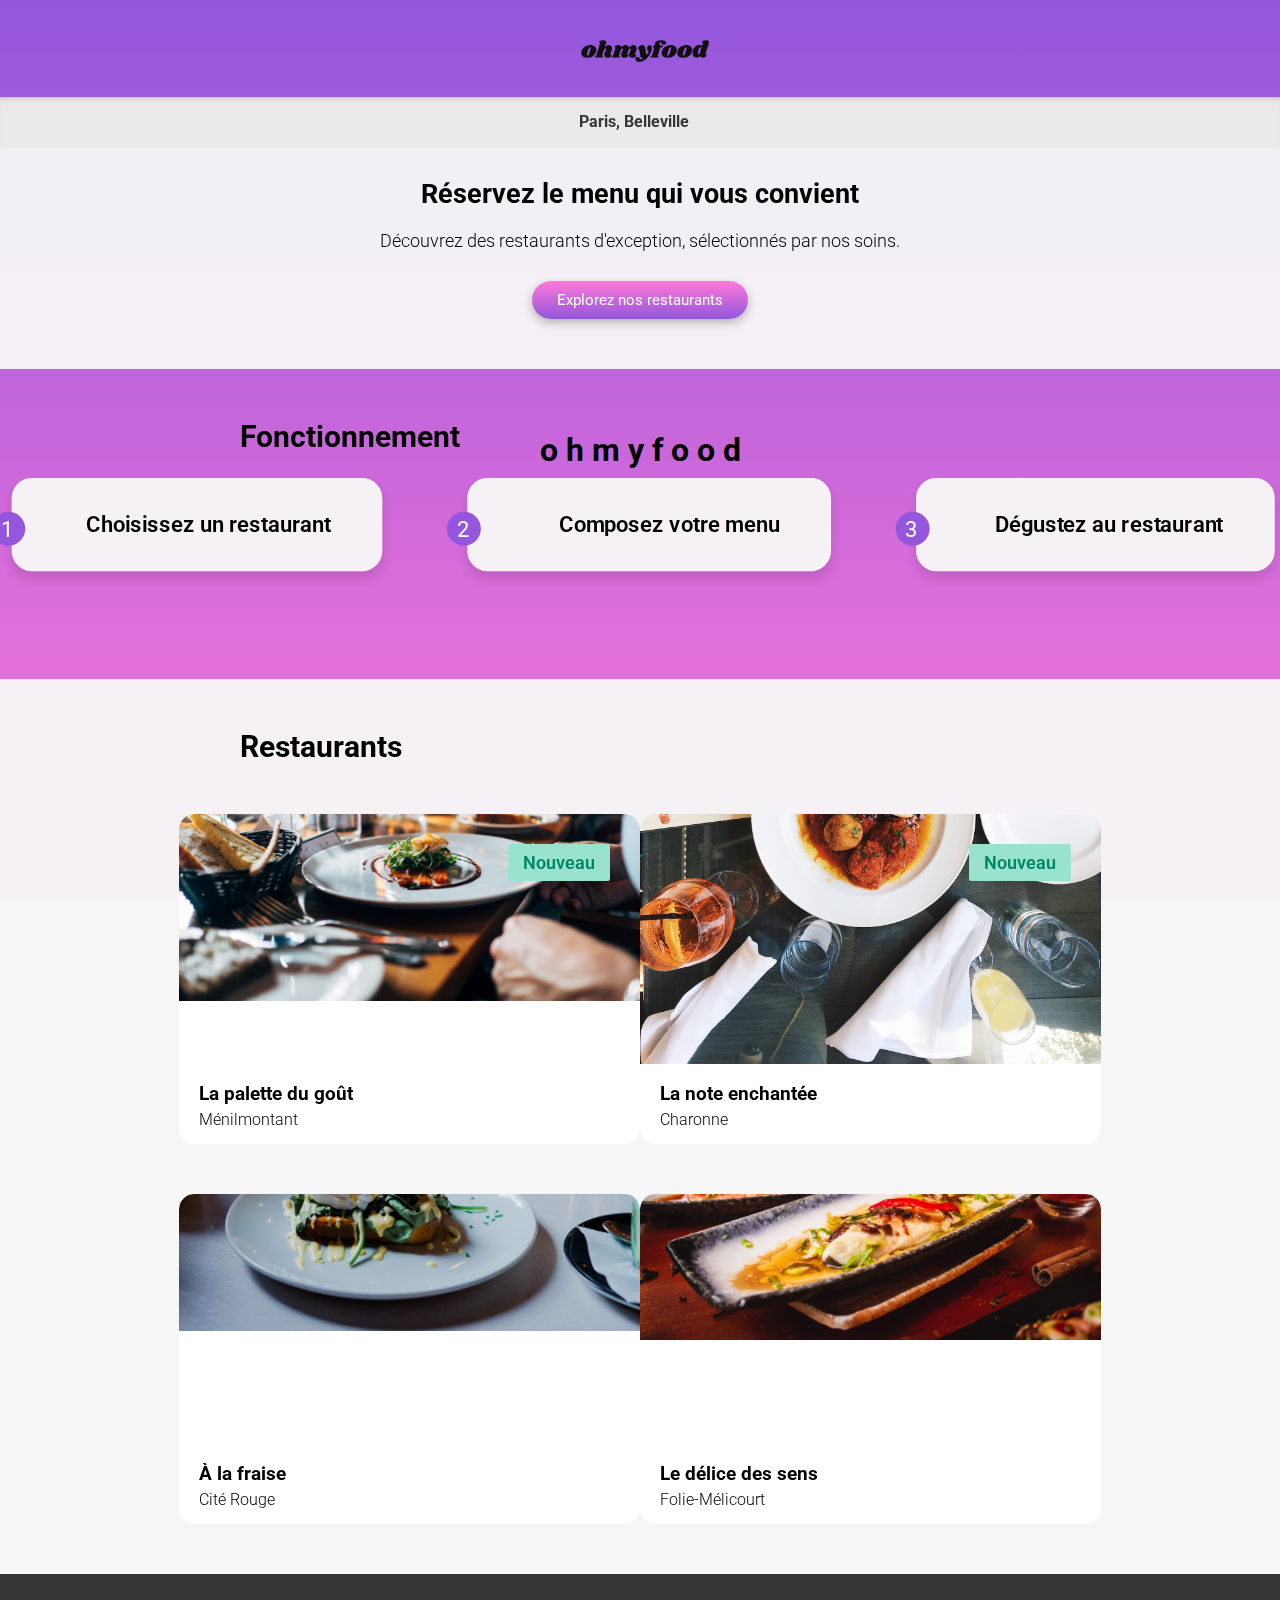
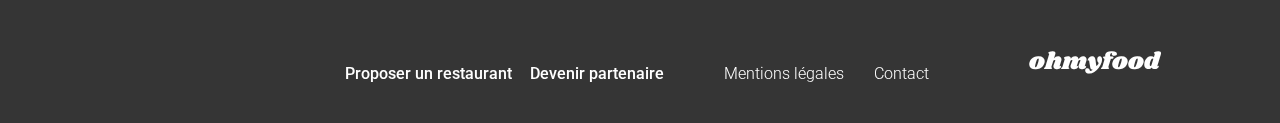
==== commit 0676aa00: "loader test" ====
--- a/index.html
+++ b/index.html
@@ -24,6 +24,18 @@
     />
   </head>
   <body>
+    <div class="loader">
+      <h1>
+        <span class="l1">o</span>
+        <span class="l2">h</span>
+        <span class="l3">m</span>
+        <span class="l4">y</span>
+        <span class="l5">f</span>
+        <span class="l6">o</span>
+        <span class="l7">o</span>
+        <span class="l8">d</span>
+      </h1>
+    </div>
     <div class="main-container">
       <header>
         <nav>
@@ -45,7 +57,7 @@
       <main>
         <section>
           <div class="explo-box">
-            <h1>Réservez le menu qui vous convient</h1>
+            <h2>Réservez le menu qui vous convient</h2>
             <p>
               Découvrez des restaurants d'exception, sélectionnés par nos soins.
             </p>
--- a/Assets/main.css
+++ b/Assets/main.css
@@ -323,6 +323,7 @@
   font-weight: 300;
 }
 
+/*Remplissage des coeurs*/
 .fa-heart:hover {
   color: linear-gradient(#ff79d9, #9356DC);
   font-weight: bold;
@@ -330,6 +331,20 @@
   transition: all 2s linear;
 }
 
+/*Loader page d'accueil*/
+.loader {
+  display: flex;
+  justify-content: center;
+  align-items: center;
+  background: linear-gradient(#9356DC, #ff79d9);
+  width: 100%;
+  height: 100%;
+  overflow: hidden;
+  position: fixed;
+  top: 0;
+  z-index: -1;
+}
+
 /*Exploration*/
 .explo-box {
   background-color: rgba(246, 246, 246, 0.9647058824);
@@ -339,7 +354,7 @@
   flex-direction: column;
   padding-top: 30px;
 }
-.explo-box h1 {
+.explo-box h2 {
   text-align: center;
   font-size: 1.7em;
   margin-left: 55px;
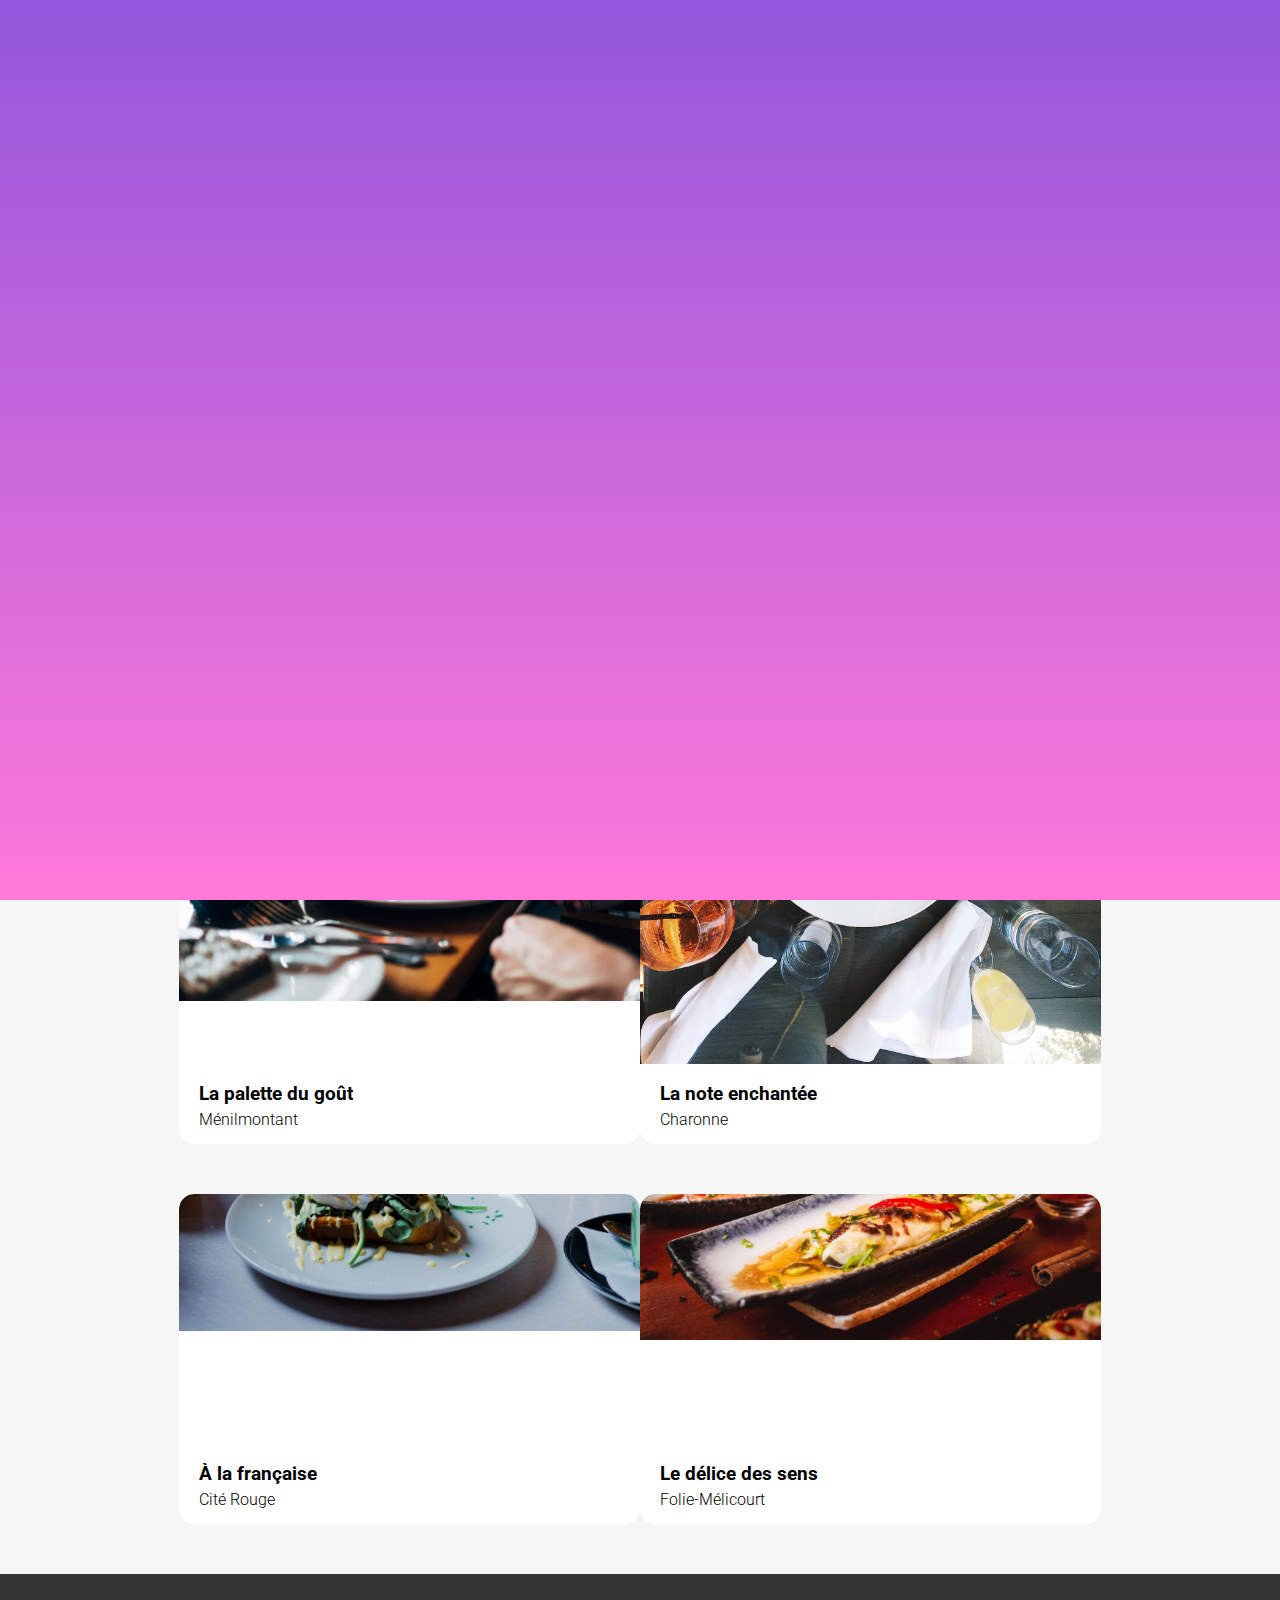
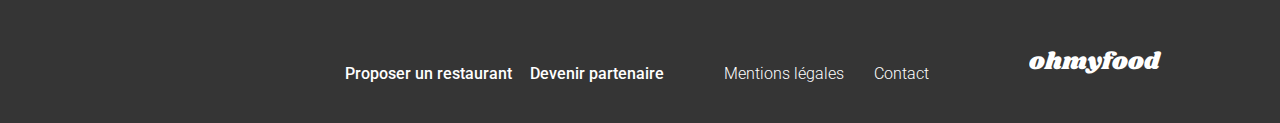
==== commit a972d0e8: "fix all html mobile" ====
--- a/index.html
+++ b/index.html
@@ -125,7 +125,7 @@
               </article>
             </a>
             <i class="heart fa-sharp fa-regular fa-heart"></i>
-            <a href="Restaurants/fraise.html">
+            <a href="Restaurants/francaise.html">
               <article>
                 <img
                   src="./Assets/Images/restaurants/toa-heftiba-DQKerTsQwi0-unsplash.jpg"
@@ -134,7 +134,7 @@
                 />
                 <div class="card-content">
                   <div class="card_txt">
-                    <h3>À la fraise</h3>
+                    <h3>À la française</h3>
                     <p>Cité Rouge</p>
                   </div>
                 </div>
--- a/Assets/main.css
+++ b/Assets/main.css
@@ -9,6 +9,22 @@
   margin-top: 13px;
   width: 100%;
   transform: scale(1.1);
+}
+.main-restaurant #enchante-img {
+  margin-top: 13px;
+  width: 390px;
+  transform: scale(1.1);
+  height: 260px;
+  object-fit: cover;
+  object-position: 0px -120px;
+}
+.main-restaurant #delice-img {
+  margin-top: 13px;
+  width: 390px;
+  transform: scale(1.1);
+  height: 260px;
+  object-fit: cover;
+  object-position: 0px -30px;
 }
 
 .restaurants-menu {
@@ -25,11 +41,13 @@
   font-family: "Shrikhand", cursive;
   padding-top: 30px;
   padding-left: 20px;
+  padding-right: 5px;
   font-size: 28px;
 }
 .restaurants-menu .heart {
   font-size: xx-large;
   padding-left: 40px;
+  padding-right: 2px;
 }
 .restaurants-menu .heart:hover {
   background: linear-gradient(#9356DC, #ff79d9);
@@ -37,6 +55,9 @@
   font-weight: bold;
   -webkit-background-clip: text;
   color: transparent;
+}
+.restaurants-menu #heart-fr {
+  padding-left: 95px;
 }
 
 .menu-content {
@@ -70,9 +91,11 @@
 }
 
 .card-menu {
+  display: flex;
+  flex-direction: column;
   background: white;
   padding-top: 15px;
-  padding-bottom: 15px;
+  padding-bottom: 20px;
   padding-left: 10px;
   padding-right: 10px;
   border-top-right-radius: 10px;
@@ -86,12 +109,33 @@
 .card-menu p {
   font-weight: 300;
 }
-.card-menu .menu-price {
-  display: flex;
-  justify-content: end;
-  margin-top: -20px;
+.card-menu .check-box {
+  display: flex;
+  position: relative;
+  margin-top: -65px;
   color: #353535;
   font-weight: bold;
+  left: 305px;
+  height: 100px;
+  margin-bottom: -45px;
+}
+.card-menu .check-box .menu-price {
+  margin-top: 45px;
+}
+
+.check {
+  display: flex;
+  justify-content: center;
+  align-items: center;
+  background-color: #99E2D0;
+  color: white;
+  position: absolute;
+  left: 40px;
+  top: 0;
+  width: 64px;
+  height: 80px;
+  margin-bottom: 0;
+  margin-top: 0;
 }
 
 .command {
@@ -342,9 +386,203 @@
   overflow: hidden;
   position: fixed;
   top: 0;
-  z-index: -1;
-}
-
+  z-index: 100;
+  animation: fadeout 0.2s 3s forwards;
+}
+.loader * {
+  font-family: "Shrikhand", cursive;
+}
+.loader h1 {
+  display: flex;
+  justify-content: center;
+  align-items: center;
+  width: 100%;
+  position: relative;
+}
+.loader span {
+  padding: 5px;
+  font-size: 1em;
+  color: white;
+  animation: drop 0.4s linear forwards;
+  opacity: 0;
+}
+.loader .l1 {
+  animation-delay: 0.2s;
+}
+.loader .l2 {
+  animation-delay: 0.4s;
+}
+.loader .l3 {
+  animation-delay: 0.6s;
+}
+.loader .l4 {
+  animation-delay: 0.8s;
+}
+.loader .l5 {
+  animation-delay: 1s;
+}
+.loader .l6 {
+  animation-delay: 1.2s;
+}
+.loader .l7 {
+  animation-delay: 1.4s;
+}
+.loader .l8 {
+  animation-delay: 1.6s;
+}
+
+@keyframes drop {
+  0% {
+    transform: translateY(-200px) scaleY(0.9);
+  }
+  5% {
+    opacity: 0.7;
+  }
+  50% {
+    opacity: 1;
+    transform: translateY(0) scaleY(1);
+  }
+  65% {
+    transform: translateY(-17px) scaleY(0.9);
+  }
+  75% {
+    transform: translateY(-22px) scaleY(0.9);
+  }
+  100% {
+    transform: translateY(0px) scaleY(1);
+    opacity: 1;
+  }
+}
+@keyframes fadeout {
+  0% {
+    opacity: 100%;
+  }
+  50% {
+    opacity: 50%;
+  }
+  75% {
+    opacity: 25%;
+  }
+  100% {
+    opacity: 0%;
+    visibility: hidden;
+  }
+}
+/*Apparition plats*/
+.show-1 {
+  animation: appear 1s ease-in-out;
+}
+
+.show-2 {
+  animation: appear 1s ease-in-out;
+  animation-delay: 0.2s;
+  animation-fill-mode: both;
+}
+
+.show-3 {
+  animation: appear 1s ease-in-out;
+  animation-delay: 0.4s;
+  animation-fill-mode: both;
+}
+
+.show-4 {
+  animation: appear 1s ease-in-out;
+  animation-delay: 0.6s;
+  animation-fill-mode: both;
+}
+
+.show-5 {
+  animation: appear 1s ease-in-out;
+  animation-delay: 0.8s;
+  animation-fill-mode: both;
+}
+
+.show-6 {
+  animation: appear 1s ease-in-out;
+  animation-delay: 1s;
+  animation-fill-mode: both;
+}
+
+.show-7 {
+  animation: appear 1s ease-in-out;
+  animation-delay: 1.2s;
+  animation-fill-mode: both;
+}
+
+.show-8 {
+  animation: appear 1s ease-in-out;
+  animation-delay: 1.4s;
+  animation-fill-mode: both;
+}
+
+.show-9 {
+  animation: appear 1s ease-in-out;
+  animation-delay: 1.6s;
+  animation-fill-mode: both;
+}
+
+.show-10 {
+  animation: appear 1s ease-in-out;
+  animation-delay: 1.8s;
+  animation-fill-mode: both;
+}
+
+@keyframes appear {
+  0% {
+    transform: scale(0);
+  }
+  100% {
+    transform: scale(1);
+  }
+}
+/*Check plat*/
+.menu-txt:hover .card-menu h3 {
+  animation: ellipse 1s ease-in-out;
+  animation-fill-mode: both;
+  overflow: hidden;
+  text-overflow: ellipsis;
+  white-space: nowrap;
+}
+.menu-txt:hover .card-menu p {
+  animation: ellipse 1s ease-in-out;
+  animation-fill-mode: both;
+  overflow: hidden;
+  text-overflow: ellipsis;
+  white-space: nowrap;
+}
+.menu-txt:hover .check-box {
+  animation: valid 1s ease-in-out;
+  animation-fill-mode: both;
+  animation-delay: 100ms;
+}
+.menu-txt:hover .check-box .fa-check {
+  animation: rota 1s ease;
+}
+
+@keyframes valid {
+  from {
+    left: 305px;
+  }
+  to {
+    left: 240px;
+  }
+}
+@keyframes rota {
+  from {
+    transform: rotate(0deg);
+  }
+  to {
+    transform: rotate(-720deg);
+  }
+}
+@keyframes ellipse {
+  from {
+    width: 331px;
+  }
+  to {
+    width: 220px;
+  }
+}
 /*Exploration*/
 .explo-box {
   background-color: rgba(246, 246, 246, 0.9647058824);
@@ -435,6 +673,11 @@
 
 /* Media queries tablette*/
 @media (min-width: 768px) and (max-width: 1024px) {
+  /*Loader font-size*/
+  .loader span {
+    font-size: 2em;
+    padding: 15px;
+  }
   /* Nav*/
   nav img {
     width: 20%;
@@ -521,9 +764,33 @@
   .menu-content h2::after {
     width: 7.2%;
   }
+  .card-menu .check-box {
+    left: 775px;
+  }
+  @keyframes valid {
+    from {
+      left: 775px;
+    }
+    to {
+      left: 710px;
+    }
+  }
+  @keyframes ellipse {
+    from {
+      width: 331px;
+    }
+    to {
+      width: 331px;
+    }
+  }
 }
 /*Media Queries Desktop */
 @media (min-width: 1025px) and (max-width: 1920px) {
+  /*Loader font-size*/
+  .loader span {
+    font-size: 3em;
+    padding: 25px;
+  }
   /* Nav*/
   nav img {
     width: 10%;
@@ -690,6 +957,28 @@
   #bottom {
     padding-bottom: 180px;
   }
+  .card-menu .check-box {
+    left: 705px;
+  }
+  @keyframes valid {
+    from {
+      left: 705px;
+    }
+    to {
+      left: 637px;
+    }
+  }
+  @keyframes ellipse {
+    from {
+      width: 331px;
+    }
+    to {
+      width: 331px;
+    }
+  }
+  .check {
+    width: 68px;
+  }
   .command {
     background: #EAEAEA;
     margin-top: -100px;
@@ -705,6 +994,11 @@
 @media (min-width: 1921px) {
   * {
     overflow-x: hidden;
+  }
+  /*Loader font-size*/
+  .loader span {
+    font-size: 3.5em;
+    padding: 30px;
   }
   /* Nav*/
   nav img {
@@ -878,6 +1172,28 @@
   #bottom {
     padding-bottom: 180px;
   }
+  .card-menu .check-box {
+    left: 960px;
+  }
+  @keyframes valid {
+    from {
+      left: 960px;
+    }
+    to {
+      left: 890px;
+    }
+  }
+  @keyframes ellipse {
+    from {
+      width: 331px;
+    }
+    to {
+      width: 331px;
+    }
+  }
+  .check {
+    width: 70px;
+  }
   .command {
     background: #EAEAEA;
     margin-top: -110px;
